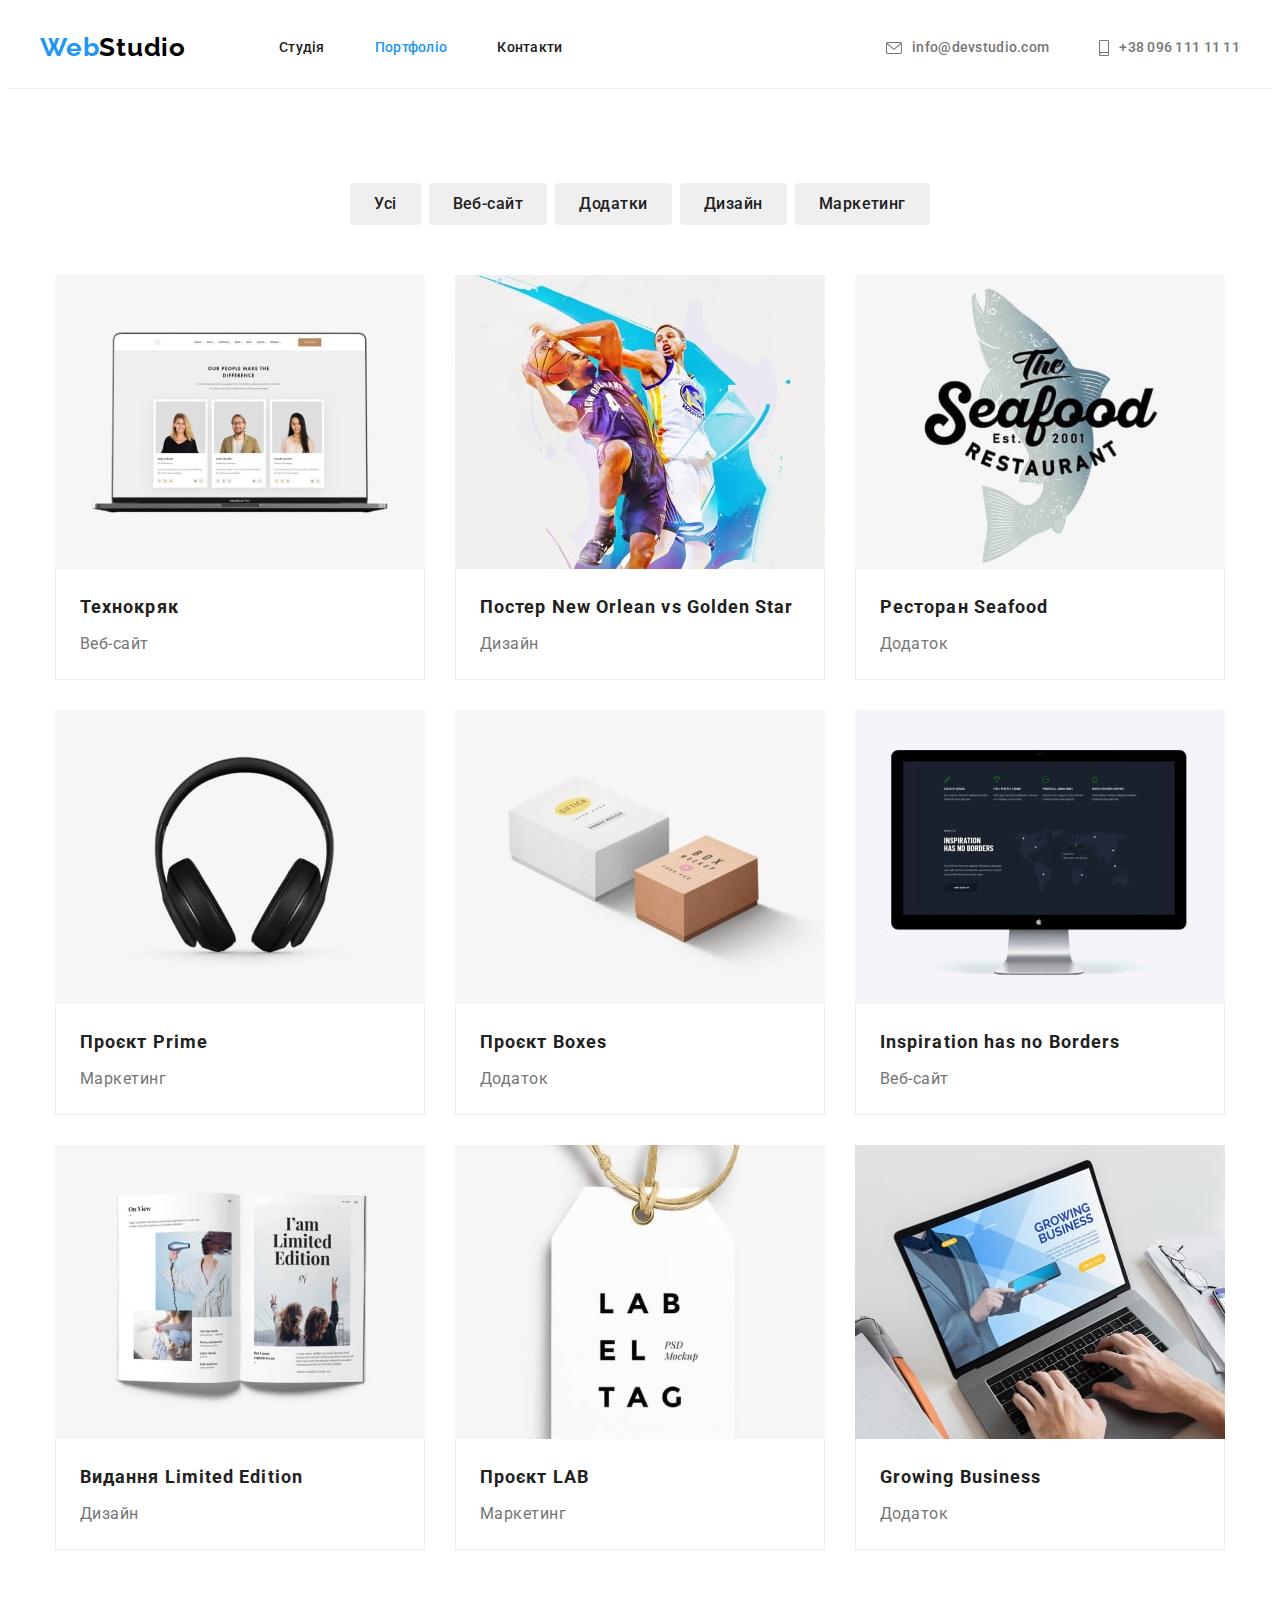
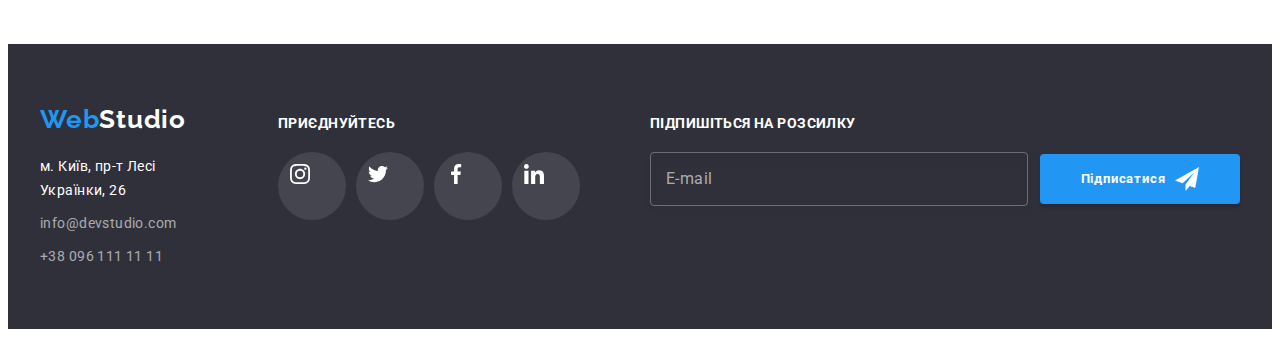
==== portfolio.html @ 490ebc89 "Initial commit" ====
<!DOCTYPE html>
<html lang="uk">

<head>
    <meta charset="UTF-8">
    <meta http-equiv="X-UA-Compatible" content="IE=edge">
    <meta name="viewport" content="width=device-width, initial-scale=1.0">
    <title>WebStudio</title>
    <link
        href="https://fonts.googleapis.com/css2?family=Raleway:wght@700&family=Roboto:wght@400;500;700;900&display=swap"
        rel="stylesheet">
     <link rel="stylesheet" href="https://cdnjs.cloudflare.com/ajax/libs/modern-normalize/1.1.0/modern-normalize.min.css"
            integrity="sha512-wpPYUAdjBVSE4KJnH1VR1HeZfpl1ub8YT/NKx4PuQ5NmX2tKuGu6U/JRp5y+Y8XG2tV+wKQpNHVUX03MfMFn9Q=="
            crossorigin="anonymous" referrerpolicy="no-referrer" />
    <link rel="stylesheet" href="./css/styles.css">
</head>

<body>
    <!--Шапка сайта-->
    <header class="header">
        <div class="header-nav container">
            <nav class="nav">
                <a href="./index.html" class="logo"><span class="primary">Web</span><span
                        class="secondary">Studio</span></a>
                <ul class="site-nav list">
                    <li class="item"><a href="./index.html" class="link">Студія</a></li>
                    <li class="item"><a href="./portfolio.html" class="link current">Портфоліо</a></li>
                    <li class="item"><a href="" class="link">Контакти</a></li>
                </ul>
            </nav>
            <ul class="contacts-nav list">
                <li class="item"><a href="mailto:info@devstudio.com" class="link">
                        <svg class="contact-icon" width="16" height="12">
                            <use href="./images/icons.svg#icon-envelope"></use>
                        </svg>
                        info@devstudio.com</a></li>
                <li class="item"><a href="tel:+380961111111" class="link">
                        <svg class="contact-icon" width="10" height="16">
                            <use href="./images/icons.svg#icon-smartphone"></use>
                        </svg>
                        +38 096 111 11 11</a></li>
            </ul>
        </div>
    </header>
   <main>

     <!-- Примеры -->
    <section class="examples section">
        <div class="container">
            <h2 class="visually-hidden">Наші роботи</h2>
        <ul class="btn-list list">
            <li class="item"><button type="button" class="button">Усі</button></li>
            <li class="item"><button type="button" class="button">Веб-сайт</button></li>
            <li class="item"><button type="button" class="button">Додатки</button></li>
            <li class="item"><button type="button" class="button">Дизайн</button></li>
            <li class="item"><button type="button" class="button">Маркетинг</button></li>
        </ul>

        <ul class="projects-list list">

            <li class="item">
                <a href="" class="link">
                    <div class="product-thumb">
                        <img src="./images/portfolio.jpg" alt="Сторінка веб-сайту" width="370" height="294">
                        <div class="product-overlay">
                            <p class="product-meta">
                                Ресурс пропонує комплексні пропозиції з різним рівнем функціоналу та сервісів.
                                Все це дозволить відвідувачу отримати вичерпні відомості про компанію чи
                                приватну особу.
                            </p>
                        </div>
                    </div>
                <div class="design">
                    <h3 class="projects">Технокряк</h3>
                    <p class="category">Веб-сайт</p>
                </div> 
                </a>
            </li>

            <li class="item">
                <a href="" class="link">
                    <div class="product-thumb">
                        <img src="./images/portfolio1.jpg" alt="Боскетболісті" width="370" height="294">
                        <div class="product-overlay">
                            <p class="product-meta">
                                Ресурс пропонує комплексні пропозиції з різним рівнем функціоналу та сервісів.
                                Все це дозволить відвідувачу отримати вичерпні відомості про компанію чи
                                приватну особу.
                            </p>
                        </div>
                    </div>
                        
                    <div class="design">
                    <h3 class="projects">Постер New Orlean vs Golden Star</h3>
                    <p class="category">Дизайн</p>
                    </div>
                 </a>
            </li>

            <li class="item">
                <a href="" class="link">
                     <div class="product-thumb">
                        <img src="./images/portfolio2jpg.jpg" alt="Риба" width="370" height="294">
                        <div class="product-overlay">
                            <p class="product-meta">
                                Ресурс пропонує комплексні пропозиції з різним рівнем функціоналу та сервісів.
                                Все це дозволить відвідувачу отримати вичерпні відомості про компанію чи
                                приватну особу.
                            </p>
                        </div>
                     </div>
                
                <div class="design">
                    <h3 class="projects">Ресторан Seafood</h3>
                    <p class="category">Додаток</p>
                </div> 
                </a>
            </li>

            <li class="item">
                <a href="" class="link">
                     <div class="product-thumb">
                        <img src="./images/portfolio3.jpg" alt="Комп'ютерні навушники" width="370" height="294">
                        <div class="product-overlay">
                            <p class="product-meta">
                                Ресурс пропонує комплексні пропозиції з різним рівнем функціоналу та сервісів.
                                Все це дозволить відвідувачу отримати вичерпні відомості про компанію чи
                                приватну особу.
                            </p>
                        </div>
                     </div>
                
                <div class="design">
                    <h3 class="projects">Проєкт Prime</h3>
                    <p class="category">Маркетинг</p>
                </div> 
            </a>
            </li>

            <li class="item">
                <a href="" class="link">
                     <div class="product-thumb">
                        <img src="./images/portfolio4.jpg" alt="Дві коробки" width="370" height="294">
                        <div class="product-overlay">
                            <p class="product-meta">
                                Ресурс пропонує комплексні пропозиції з різним рівнем функціоналу та сервісів.
                                Все це дозволить відвідувачу отримати вичерпні відомості про компанію чи
                                приватну особу.
                            </p>
                        </div>
                     </div>
                
                <div class="design">
                    <h3 class="projects">Проєкт Boxes</h3>
                    <p class="category">Додаток</p>
                </div> 
            </a>
            </li>

            <li class="item">
                <a href="" class="link">
                     <div class="product-thumb">
                        <img src="./images/portfolio5.jpg" alt="Сторінка веб-сайту" width="370" height="294">
                        <div class="product-overlay">
                            <p class="product-meta">
                                Ресурс пропонує комплексні пропозиції з різним рівнем функціоналу та сервісів.
                                Все це дозволить відвідувачу отримати вичерпні відомості про компанію чи
                                приватну особу.
                            </p>
                        </div>
                     </div>
                
                <div class="design">
                    <h3 class="projects">Inspiration has no Borders</h3>
                    <p class="category">Веб-сайт</p>
                </div> 
            </a>
            </li>

            <li class="item">
                <a href="" class="link">
                     <div class="product-thumb">
                        <img src="./images/portfolio6.jpg" alt="Журнал" width="370" height="294">
                        <div class="product-overlay">
                            <p class="product-meta">
                                Ресурс пропонує комплексні пропозиції з різним рівнем функціоналу та сервісів.
                                Все це дозволить відвідувачу отримати вичерпні відомості про компанію чи
                                приватну особу.
                            </p>
                        </div>
                     </div>
                
                <div class="design">
                    <h3 class="projects">Видання Limited Edition</h3>
                    <p class="category">Дизайн</p>
                </div> 
            </a>
            </li>

            <li class="item">
                <a href="" class="link">
                     <div class="product-thumb">
                        <img src="./images/portfolio7.jpg" alt="Етикетка" width="370" height="294">
                        <div class="product-overlay">
                            <p class="product-meta">
                                Ресурс пропонує комплексні пропозиції з різним рівнем функціоналу та сервісів.
                                Все це дозволить відвідувачу отримати вичерпні відомості про компанію чи
                                приватну особу.
                            </p>
                        </div>
                     </div>
                
                <div class="design">
                    <h3 class="projects">Проєкт LAB</h3>
                <p class="category">Маркетинг</p>
            </div> 
            </a>
            </li>

            <li class="item">
                <a href="" class="link">
                     <div class="product-thumb">
                        <img src="./images/portfolio8jpg.jpg" alt="Людина працює за ноутбуком" width="370" height="294">
                        <div class="product-overlay">
                            <p class="product-meta">
                                Ресурс пропонує комплексні пропозиції з різним рівнем функціоналу та сервісів.
                                Все це дозволить відвідувачу отримати вичерпні відомості про компанію чи
                                приватну особу.
                            </p>
                        </div>
                     </div>
                
                <div class="design">
                    <h3 class="projects">Growing Business</h3>
                    <p class="category">Додаток</p>
                </div> 
            </a>
            </li>

        </ul>
        </div>
    </section>

   </main>

<!--Подвал-->
<footer class="footer">
    <div class="container">
        <div class="footer-nav">
            <a href="./index.html" class="logo"><span class="primary">Web</span><span
                    class="secondary white">Studio</span></a>
            <address>
                <ul class="contacts list">
                    <li class="item"><a href="https://goo.gl/maps/CDWquLzeUnctmw3z9" target="_blank"
                            rel="noopener noreferrer nofollow" class="link address">м. Київ, пр-т Лесі
                            Українки, 26</a></li>
                    <li class="item"><a href="mailto:info@devstudio.com" class="link">info@devstudio.com</a></li>
                    <li class="item"><a href="tel:+380961111111" class="link">+38 096 111 11 11</a></li>
                </ul>
            </address>
        </div>

        <div class="socials-footer">
            <h2 class="footer-title">приєднуйтесь</h2>
            <ul class="socials-list list">
                <li class="item">
                    <a href="https://www.instagram.com/" rel="noopener noreferrer" aria-label="Instagram" class="link">
                        <svg class="social-icon" width="20" height="20">
                            <use href="./images/icons.svg#icon-instagram"></use>
                        </svg>
                    </a>
                </li>
                <li class="item">
                    <a href="https://twitter.com/" rel="noopener noreferrer" aria-label="Twitter" class="link">
                        <svg class="social-icon" width="20" height="20">
                            <use href="./images/icons.svg#icon-twitter"></use>
                        </svg>
                    </a>
                </li>
                <li class="item">
                    <a href="https://www.facebook.com/" rel="noopener noreferrer" aria-label="Facebook" class="link">
                        <svg class="social-icon" width="20" height="20">
                            <use href="./images/icons.svg#icon-facebook"></use>
                        </svg>
                    </a>
                </li>
                <li class="item">
                    <a href="https://www.linkedin.com/" rel="noopener noreferrer" aria-label="Linkedin" class="link">
                        <svg class="social-icon" width="20" height="20">
                            <use href="./images/icons.svg#icon-linkedin"></use>
                        </svg>
                    </a>
                </li>
            </ul>
        </div>

        <!-- Подписаться на рассылку  -->

        <form class="newsletter-form">
            <p class="newsletter-title">Підпишіться на розсилку</p>
            <div class="newsletter-wrapper">
                <input type="email" class="form-input" name="email" id="footer-email" placeholder=" " />
                <label for="footer-email" class="footer-email-label">E-mail</label>
                <button type="submit" class="button subscribe-button">
                    Підписатися
                    <svg class="subscribe-icon" width="24" height="24">
                        <use href="./images/icons.svg#icon-send"></use>
                    </svg>
                </button>
            </div>
        </form>

    </div>
</footer>

</body>

</html>
---- css/styles.css ----
:root {
    --main-color: #212121;
    --logo-color: #000000;
    --phone-color: #757575;
    --primary-color: #ffffff;
    --accent-color: #2196f3;
    --hero-color: #2f303a;
    --adress-color: rgba(255, 255, 255, 0.6);
    --box-shadow-color: rgba(0, 0, 0, 0.15);
    --exampels-border-color: #EEEEEE;
    --layout-color: rgba(47, 48, 58, 0.4);
    --benefits-section-bg-color: #f5f4fa;
    --social-color: #AFB1B8;
    --product-overlay-color: rgba(33, 150, 243, 0.9);
    --close-border-color: rgba(0, 0, 0, 0.1);
    --data-modal-color: rgba(0, 0, 0, 0.2);
    --timing-function: 250ms cubic-bezier(0.4, 0, 0.2, 1);
    --button-submit-color: #188CE8;
}

body {
    font-family: 'Roboto', 'Times New Roman', 'Verdana', 'Tahoma', sans-serif;
    background-color: var(--primary-color);
    color: var(--main-color);
}

/* Reset start */

h1,
h2,
h3,
h4,
h5,
h6,
p {
    margin: 0;
}

.link {
    text-decoration: none;
    color: currentColor;
}

.list {
    list-style: none;
    padding: 0;
    margin: 0;
    list-style: none;

}

img {
    display: block;
}

.button {
    display: inline-block;
        text-align: center;
        font-family: inherit;
        cursor: pointer;
        color: inherit;
        border-color: transparent;
}

/* Reset end */

.container {
width: 1200px;
padding-left: 15px;
padding-right: 15px;
margin-left: auto;
margin-right: auto;
/* outline: 2px solid red; */
}

.section{
padding-top: 94px;
padding-bottom: 94px;
}

/* Header */
.header-nav {
    display: flex;
}

.nav {
    display: flex;
}

.header {
    border-bottom: 1px solid #ECECEC;
}

.logo {
    padding-top: 24px;
    padding-bottom: 25px;
    font-family: Raleway;
    font-weight: 700;
    font-size: 26px;
    line-height: 1.19;
    letter-spacing: 0.03em;
    text-decoration: none;
}

.logo>.primary {
    color: var(--accent-color);
}

.logo>.secondary {
    color: var(--logo-color);
}

/* site nav */
.site-nav {
    display: flex;
    margin-left: 93px;
    align-items: center;
}

.header-nav {
display: flex;
align-items: center;
}

.contacts-nav {
    display: flex;
    margin-left: auto;
    align-items: center;
}

.site-nav .item:not(:last-child) {
    margin-right: 50px;
}

.site-nav .link {
    display: block;
    font-weight: 500;
    font-size: 14px;
    line-height: 1.14;
    letter-spacing: 0.02em;
    color: inherit;
    padding-top: 32px;
    padding-bottom: 32px;
    transition: color var(--timing-function);
}

.site-nav .link:hover, 
.site-nav .link:focus {
    color: var(--accent-color);
}

.site-nav .link.current {
    position: relative;
    color: var(--accent-color);
}

.current::after {
    display: block;
    content: '';
    position: absolute;
    width: 100%;
    height: 4px;
    left: 0;
    bottom: 0;
    border-radius: 2px;
    background-color: var(--accent-color);
    opacity: 0;
    animation: show var(--timing-function);
    animation-fill-mode: forwards;
}

.contacts-nav .link {
    display: inline-flex;
    align-items: center;
    font-weight: 500;
    font-size: 14px;
    line-height: 1.14;
    letter-spacing: 0.02em;
    color: var(--phone-color);
    padding-top: 32px;
    padding-bottom: 32px;
    transition: color var(--timing-function);
}

.contact-icon {
    margin-right: 10px;
    fill: currentColor;
}

.contacts-nav .link:hover,
.contacts-nav .link:focus {
    color: var(--accent-color)
}

.contacts-nav .item+.item {
    margin-left: 50px;
}

/* Hero */

.hero {
    padding-top: 200px;
    padding-bottom: 200px;
    max-width: 1600px;
    height: 600px;
    margin-left: auto;
    margin-right: auto;
    text-align: center;
    color: var(--primary-color);
    background-color: var(--hero-color);
    background-image: linear-gradient(to right, var(--layout-color), var(--layout-color)),
    url('../images/header.jpg');
    background-repeat: no-repeat;
    background-position: center;
}

.hero-title {
    margin-bottom: 30px;
    font-weight: 900;
    font-size: 44px;
    line-height: 1.36;
    text-align: center;
    letter-spacing: 0.06em;
    text-transform: uppercase;
    color: var(--primary-color);
}

.hero .button {
    background: var(--accent-color);
    box-shadow: 0px 4px 4px var(--box-shadow-color);
    min-width: 216px;
        border-radius: 4px;
        padding: 10px 32px;
        font-weight: 700;
        font-size: 16px;
        line-height: 1.88;
        align-items: center;
        letter-spacing: 0.06em;
        color: var(--primary-color);
}

 /* Benefits */

.no-padding {
    padding-bottom: 0;
}

.benefits-list{
    display: flex;
}

.benefits .title {
    font-weight: 700;
    font-size: 14px;
    line-height: 1.14;
    letter-spacing: 0.03em;
    text-transform: uppercase;
    margin-bottom: 10px;
}

.benefits .text {
    font-size: 14px;
    line-height: 1.71;
    letter-spacing: 0.03em;
    color: var(--phone-color);
}

.benefits-list .item {
    width: 270px;
}

.wrapper {
    display: flex;
    align-items: center;
    justify-content: center;
    width: 100%;
    height: 120px;
    background-color: var(--benefits-section-bg-color);
    margin-bottom: 30px;
    border-radius: 4px;

}

/* activity */

.activity-list {
    display: flex;
}

.activity-list .item+.item {
    margin-left: 30px;
}

.activity .title, .team .title, .clients .title {
    font-weight: 700;
    font-size: 36px;
    line-height: 1.17;
    text-align: center;
    letter-spacing: 0.03em;
    margin-bottom: 50px;
}

.activity-item {
    position: relative;
}

.overlay {
    position: absolute;
    bottom: 0;
    /* left: 0; */
    width: 100%;
    padding-top: 20px;
    padding-bottom: 20px;
    height: 70px;
    background: rgba(47, 48, 58, 0.8);
    /* backdrop-filter: blur(2px); */
}

.overlay-text {
    position: absolute;
    font-weight: 700;
    font-size: 14px;
    line-height: 16px;
    text-align: center;
    letter-spacing: 0.03em;
    text-transform: uppercase;
    color: var(--primary-color);
    top: 50%;
    left: 50%;
    transform: translate(-50%, -50%);
}

/* team */
.member-list {
    display: flex;
}

.member {
    box-shadow: 0px 1px 3px rgba(0, 0, 0, 0.12), 0px 1px 1px rgba(0, 0, 0, 0.14), 0px 2px 1px rgba(0, 0, 0, 0.2);
    border-radius: 0px 0px 4px 4px;
    background-color: var(--primary-color);
}

.team {
    background: #F5F4FA;
}

.member +.member, .benefits-list .item+.item {
    margin-left: 30px;

}

.info {
padding-top: 30px;
padding-bottom: 30px;
}

.member .name {
    font-weight: 500;
    font-size: 16px;
    line-height: 1.19;
    text-align: center;
    letter-spacing: 0.03em;
    margin-bottom: 10px;
}

.member .post {
    margin-bottom: 16px;
    font-size: 16px;
    line-height: 1.19;
    text-align: center;
    letter-spacing: 0.03em;
    color: var(--phone-color);
}


.socials-list {
    display: flex;
    justify-content: center;
    gap: 10px;
}


.socials-list .link {
    display: block;
    padding: 12px;
    width: 44px;
    height: 44px;
    border-radius: 50%;
    color: var(--social-color);
    background-color: transparent;
    transition: color var(--timing-function),
    background-color var(--timing-function);

}

.socials-list .link:hover,
.socials-list .link:focus {
    color: var(--primary-color);
    background-color: var(--accent-color);
}

.social-icon {
    fill: currentColor;
}

/* Clients */

.clients-list .link {
    display: flex;
    align-items: center;
    justify-content: center;
    width: 170px;
    height: 92px;
    border: 1px solid var(--social-color);
    border-radius: 4px;
    color: var(--social-color);
    transition: color var(--timing-function),
    border-color var(--timing-function);

}

.clients-list .link:hover,
.clients-list .link:focus {
    color: var(--accent-color);
    border-color: var(--accent-color);
}

.clients-list {
    display: flex;
    justify-content: center;
    gap: 30px;
}

.clients-logo {
    fill: currentColor;
}

/* footer */

.footer {
    background-color: var(--hero-color);
    padding-top: 60px;
    padding-bottom: 60px;
}

.footer .logo {
    display: inline-block;
    padding: 0;
    margin-bottom: 20px;
}

.secondary.white {
    color: var(--primary-color);
}

.contacts .item+.item {
    margin-top: 9px;
}

.contacts .link {
    font-style: normal;
    font-size: 14px;
    line-height: 1.71;
    letter-spacing: 0.03em;
    color: var(--adress-color);
}

.link.address {
    color: var(--primary-color);
}

.footer .container {
    display: flex;
    gap: 70px;
    align-items: baseline;
}

.footer-title {
    font-weight: 700;
        font-size: 14px;
        line-height: 1.14;
        letter-spacing: 0.03em;
        text-transform: uppercase;
        color: var(--primary-color);
        margin-bottom: 20px;
        
}

.socials-footer .link {
    display: block;
    padding: 12px;
    width: 44px;
    height: 44px;
    border-radius: 50%;
    color: var(--primary-color);
    background-color: rgba(255, 255, 255, 0.1);
    transition: color var(--timing-function),
    background-color var(--timing-function);
}

.socials-footer .link:hover,
.socials-footer .link:focus {
    color: var(--primary-color);
    background-color: var(--accent-color);
}

.social-icon {
    fill: currentColor;
}

.newsletter-form {
    margin-left: auto;
}

.newsletter-title {
font-weight: 700;
font-size: 14px;
line-height: 1.14;
letter-spacing: 0.03em;
text-transform: uppercase;
color: var(--primary-color);
margin-bottom: 20px;
}

.newsletter-wrapper {
    position: relative;
    display: flex;
    align-items: center;
    justify-content: center;
    gap: 12px;
}

.footer-email-label {
position: absolute;
top: 50%;
left: 16px;
transform: translateY(-50%);

font-size: 16px;
line-height: 1.25;
letter-spacing: 0.03em;

 color: rgba(255, 255, 255, 0.6);
 transition: transform var(--timing-function);
}

.form-input {
    background-color: transparent;
    font-size: 16px;
    line-height: 1.25;
    letter-spacing: 0.03em;
    padding-left: 16px;
    color: rgba(255, 255, 255, 0.6);
    width: 358px;
    height: 50px;
    border: 1px solid rgba(255, 255, 255, 0.3);
    filter: drop-shadow(0px 4px 4px rgba(0, 0, 0, 0.15));
    border-radius: 4px;
}

.newsletter-form .form-input:focus+.footer-email-label,
.newsletter-form .form-input:not(:placeholder-shown)+.footer-email-label {
    transform: translate(-70px, -50%);
}

.subscribe-button {
    display: inline-flex;
    font-weight: 700;
    font-size: 1.88;
    line-height: 30px;
    padding-top: 10px;
    padding-bottom: 10px;
    gap: 10px;
    align-items: center;
    justify-content: center;
    text-align: center;
    letter-spacing: 0.06em;
    color: var(--primary-color);
    min-width: 200px;
    height: 50px;
    background: #2196F3;
    box-shadow: 0px 4px 4px rgba(0, 0, 0, 0.15);
    border-radius: 4px;

}

/* portfolio */

.visually-hidden {
    position: absolute;
    width: 1px;
    height: 1px;
    margin: -1px;
    border: 0;
    padding: 0;

    white-space: nowrap;
    clip-path: inset(100%);
    clip: rect(0 0 0 0);
    overflow: hidden;
}

.btn-list {
    display: flex;
    justify-content:center;
    margin-bottom: 50px;
    align-items: center;
}

.btn-list .item+.item {
    margin-left: 8px;
}

.examples .button {
    padding: 6px 22px;
    font-weight: 500;
        font-size: 16px;
        line-height: 1.62;
        text-align: center;
        letter-spacing: 0.03em;
        border-radius: 4px;
        transition: color var(--timing-function),
        background-color var(--timing-function),
        box-shadow var(--timing-function);

}

.examples .button:hover,
.examples .button:focus {
    color: var(--primary-color);
    background-color: var(--accent-color);
    box-shadow: 0px 3px 1px rgba(0, 0, 0, 0.1), 0px 1px 2px rgba(0, 0, 0, 0.08), 0px 2px 2px rgba(0, 0, 0, 0.12);
}

.projects-list {
    display: flex;
    flex-wrap: wrap;
    justify-content:center;
}

.projects-list .item:not(:nth-child(3n)) {
    margin-right: 30px;
}

.projects-list .item:not(:nth-last-child(-n+3)) {
    margin-bottom: 30px;
}

.projects-list .item {
    flex-basis: calc((100% - 30 * (3 - 1)) / 3);
    transition: box-shadow var(--timing-function);
}

.projects-list .item:hover {
    box-shadow: 0px 1px 1px rgba(0, 0, 0, 0.12), 0px 4px 4px rgba(0, 0, 0, 0.06), 1px 4px 6px rgba(0, 0, 0, 0.16);
}

.projects-list .link{
    display: block;
}

.product-thumb {
    position: relative;
    width: 370px;
    height: 294px;
    overflow: hidden;
}

.product-overlay {
    position: absolute;
    top: 0;
    left: 0;
    width: 100%;
    height: 100%;
    color: var(--primary-color);
    background-color: var(--product-overlay-color);

    transform: translateY(100%);
    opacity: 0;
    transition: transform var(--timing-function),
    opacity var(--timing-function);
}

.projects-list .item:hover .product-overlay {
    transform: translateY(0);
    opacity: 1;
}

.product-meta {
    position: absolute;
    top: 50%;
    left: 50%;
    width: 322px;
    font-size: 18px;
    line-height: 1.56;
    letter-spacing: 0.03em;
    transform: translate(-50%, -50%);
}

.examples .projects {
    margin-bottom: 4px;
    font-weight: 700;
        font-size: 18px;
        line-height: 2;
        letter-spacing: 0.06em;
}

.examples .category {
    font-size: 16px;
        line-height: 1.88;
        letter-spacing: 0.03em;
        color: var(--phone-color);
} 

.design {
    padding: 20px 24px;
    border-right: 1px solid var(--exampels-border-color);
    border-bottom: 1px solid var(--exampels-border-color);
    border-left: 1px solid var(--exampels-border-color);
}

/* Modal form */

.data-modal {
    position: fixed;
    top: 0;
    left: 0;
    width: 100%;
    height: 100%;
    background-color: var(--data-modal-color);

    opacity: 1;

    transition: opacity var(--timing-function);
}

.data-modal.is-hidden {
    opacity: 0;
    pointer-events: none;
}

.data-modal.is-hidden .modal {
    transform: translate(-50%, -50%) scale(1.1);
}

.modal {
    position: absolute;
    top: 50%;
    left: 50%;

    min-width: 528px;
    min-height: 581px;
padding: 40px 39px 40px 41px;

    background-color: var(--primary-color);

    transform: translate(-50%, -50%) scale(1);

    transition: transform var(--timing-function);
}

.modal-close {
    display: flex;
    align-items: center;
    justify-content: center;
    position: absolute;
    top: 0;
    right: 0;
    width: 30px;
    height: 30px;
    margin-right: 8px;
    margin-top: 8px;
    border-radius: 50%;
    color: var(--logo-color);
    background-color: var(--primary-color);
    border: 1px solid var(--close-border-color);
}

.close-icon {
    fill: currentColor;
    transition: fill var(--timing-function);
}

.modal-close:hover .close-icon {
    fill: var(--accent-color);
}



/* Modal form */


.modal-form-group {
    margin-bottom: 20px;
}

.modal-label {
    display: block;
    text-align: center;
    margin-bottom: 12px;
    font-weight: 700;
    font-size: 20px;
    line-height: 1.15;
    letter-spacing: 0.03em;
}

.modal-form-label {
    display: block;
        font-size: 12px;
        line-height: 1.17;
        letter-spacing: 0.01em;
    margin-bottom: 4px;
    color: var(--phone-color);
}

.modal-form-wrapper {
    position: relative;
    margin-bottom: 10px;
}

.modal-form-field {
    width: 100%;
    height: 40px;
    padding-left: 40px;
    padding-right: 40px;

    border: 1px solid rgba(33, 33, 33, 0.2);
    border-radius: 4px;
    outline: 1px solid transparent;
    outline-offset: -1px;
    transition: outline var(--timing-function);
}

.modal-form-field:focus {
    outline-color: var(--accent-color);
}

.modal-form-field:not(:placeholder-shown):invalid:required {
    outline-color: rgb(234, 0, 51);
    box-shadow: 0 0 0 4px rgba(234, 31, 0, 0.25);
    box-shadow: unset;
}

.modal-form-field:not(:placeholder-shown):valid:required {
    outline-color: rgb(47, 167, 0);
    box-shadow: 0 0 0 4px rgba(47, 167, 0, 0.25);
    box-shadow: unset;
}

.modal-form-icon {
    position: absolute;
    top: 50%;
    left: 12px;
    transform: translateY(-50%);

    transition: fill var(--timing-function);
}

.modal-form-field:focus+.modal-form-icon {
    fill: var(--accent-color);
}



/* message */
.modal-form-message {
    display: block;
    width: 100%;
    height: 120px;
    padding: 12px 16px;

    font-size: 12px;

    border-radius: 4px;
    border: 1px solid rgba(33, 33, 33, 0.2);
    outline: 1px solid transparent;
    outline-offset: -1px;
    transition: outline var(--timing-function);

    resize: none;
}

.modal-form-message::placeholder {
    font-size: 12px;
    line-height: 1.17;
    letter-spacing: 0.01em;
    color: rgba(117, 117, 117, 0.5);
}

.modal-form-message:focus {
    outline-color: var(--accent-color);
}

.modal-form-agreement {
    display: flex;
    justify-content: center;
    align-items: center;
    gap: 10px;
    margin-bottom: 30px;

    font-size: 14px;
    line-height: 1.71;
    letter-spacing: 0.03em;
    color: var(--phone-color);
    
}

.modal-form-agreement-desc {
    font-size: 14px;
    user-select: none;
    margin-left: 8px;
}

.modal-form-agreement-link {
    color: var(--accent-color);
    text-underline-offset: 2px;
}


.modal-form-checkbox {
    position: absolute;
    width: 1px;
    height: 1px;
    margin: -1px;
    border: 0;
    padding: 0;
    clip: rect(0 0 0 0);
    overflow: hidden;
}

.agreement {
    display: flex;
    align-items: center;
}

.modal-form-icon-check {
    display: block;
    fill: var(--primary-color);
    background-color: var(--primary-color);
    border-radius: 2px;
    border: 2px solid var(--main-color);

    transition: border-color var(--timing-function), fill var(--timing-function),
        background-color var(--timing-function), border var(--timing-function),
        box-shadow var(--timing-function);
}

.modal-form-checkbox:checked+.modal-form-icon-check {
    border: none;
    fill: var(--primary-color);
    background-color: var(--accent-color);
}

.modal-form-checkboxx:focus~.modal-form-icon-check {
    box-shadow: 0 0 0 0.1em var(--accent-color);
}

.modal-form-checkbox:checked:focus~.modal-form-icon-check {
    box-shadow: 0 0 0 0.1em #7cd41f;
}


.modal-form-btn {
    display: block;
    margin: 0 auto;
    min-width: 200px;
    height: 50px;
    font-weight: 700;
    font-size: 16px;
    line-height: 1.88;
    letter-spacing: 0.06em;
    color: var(--primary-color);
    background: var(--button-submit-color);
    border-radius: 4px;
    box-shadow: 0px 4px 4px var(--box-shadow-color);
    border-color: transparent;
}



@keyframes show {
    0% {
        opacity: 0;
    }

    100% {
        opacity: 1;
    }
}
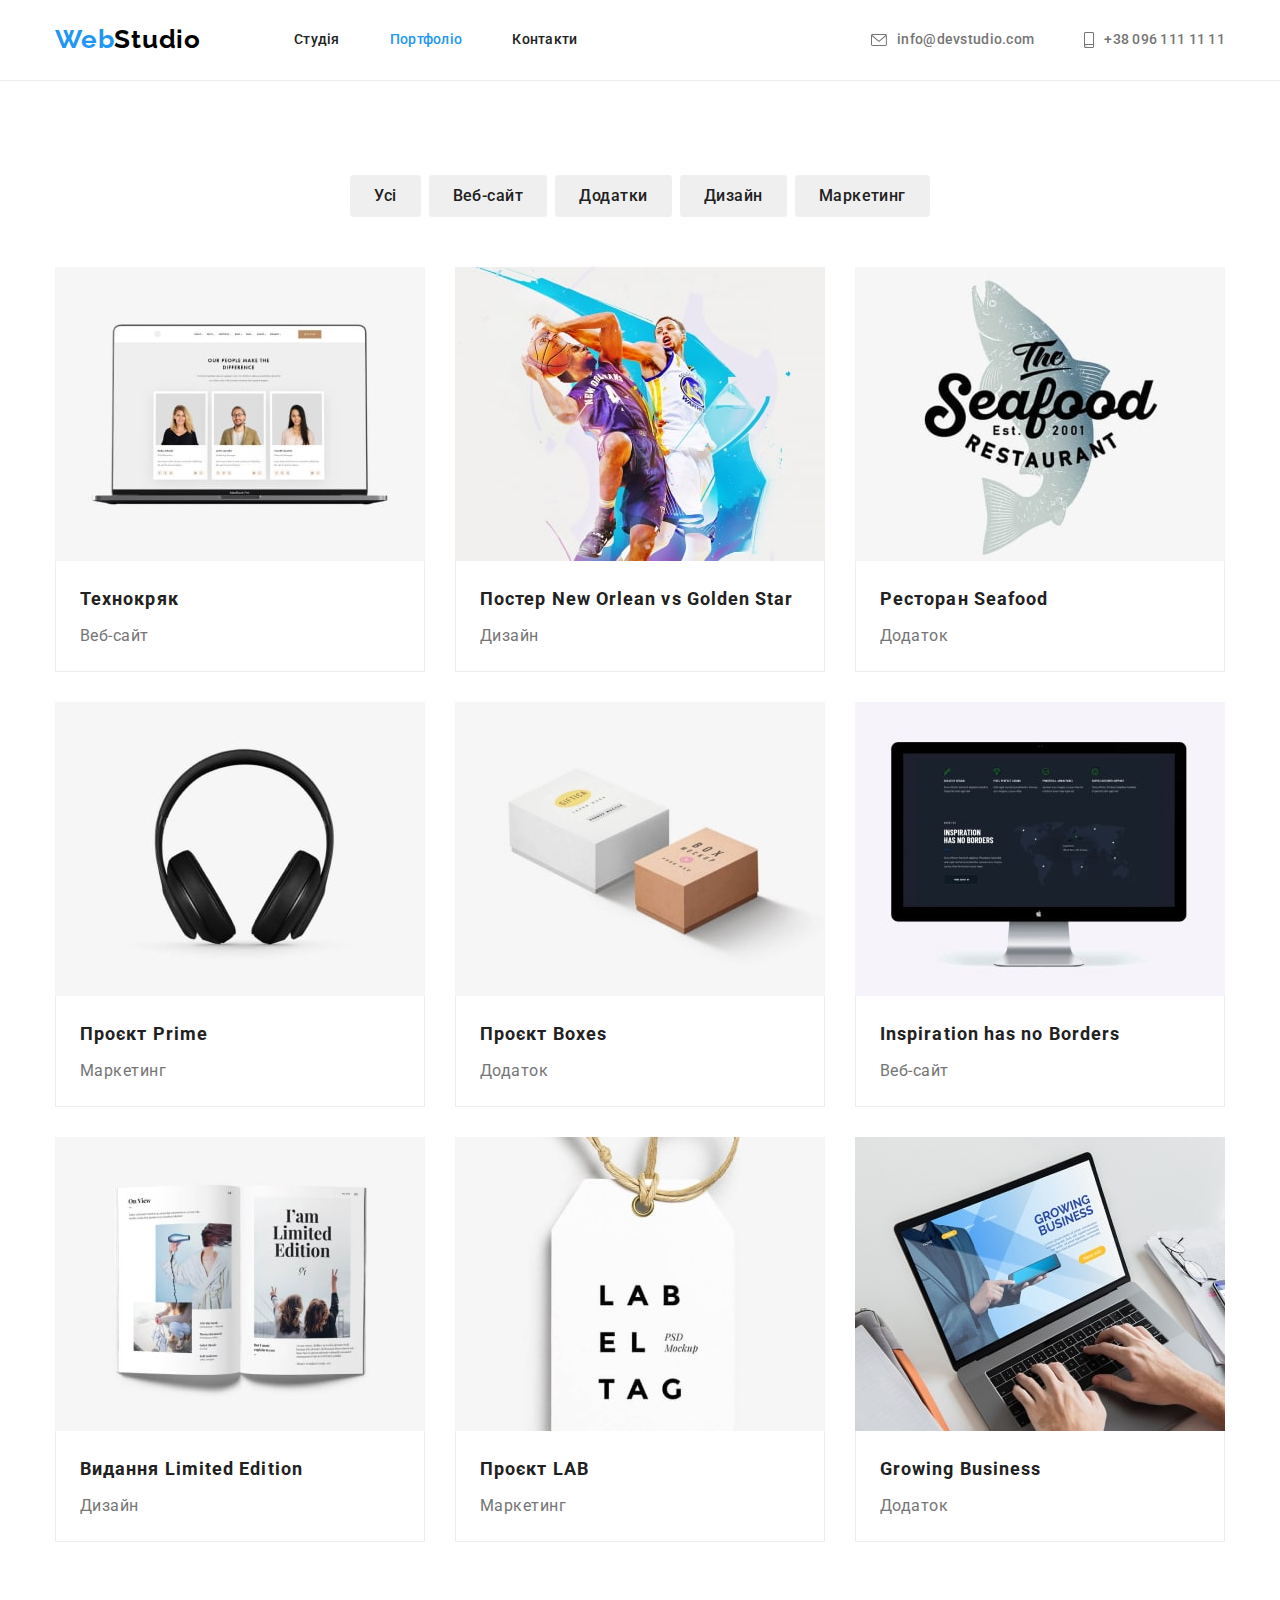
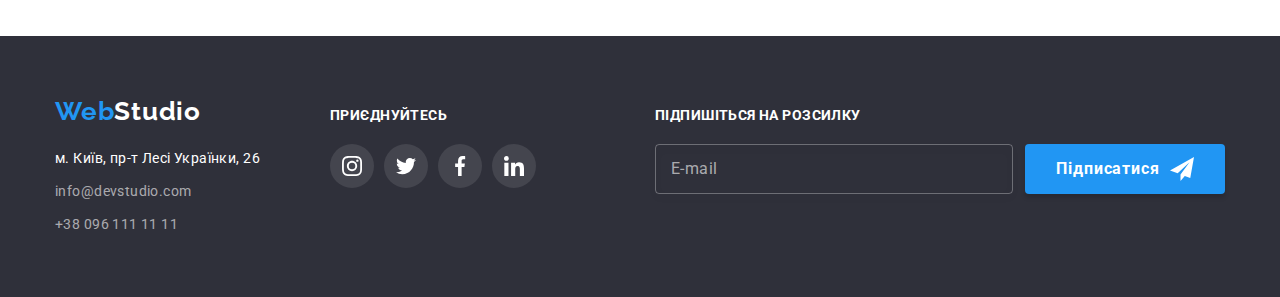
==== commit 89246cb0: "добавление BEM и SASS" ====
--- a/portfolio.html
+++ b/portfolio.html
@@ -6,36 +6,30 @@
     <meta http-equiv="X-UA-Compatible" content="IE=edge">
     <meta name="viewport" content="width=device-width, initial-scale=1.0">
     <title>WebStudio</title>
-    <link
-        href="https://fonts.googleapis.com/css2?family=Raleway:wght@700&family=Roboto:wght@400;500;700;900&display=swap"
-        rel="stylesheet">
-     <link rel="stylesheet" href="https://cdnjs.cloudflare.com/ajax/libs/modern-normalize/1.1.0/modern-normalize.min.css"
-            integrity="sha512-wpPYUAdjBVSE4KJnH1VR1HeZfpl1ub8YT/NKx4PuQ5NmX2tKuGu6U/JRp5y+Y8XG2tV+wKQpNHVUX03MfMFn9Q=="
-            crossorigin="anonymous" referrerpolicy="no-referrer" />
-    <link rel="stylesheet" href="./css/styles.css">
+    <link rel="stylesheet" href="./css/main.min.css">
 </head>
 
 <body>
     <!--Шапка сайта-->
     <header class="header">
-        <div class="header-nav container">
+        <div class="header__container container">
             <nav class="nav">
-                <a href="./index.html" class="logo"><span class="primary">Web</span><span
-                        class="secondary">Studio</span></a>
-                <ul class="site-nav list">
-                    <li class="item"><a href="./index.html" class="link">Студія</a></li>
-                    <li class="item"><a href="./portfolio.html" class="link current">Портфоліо</a></li>
-                    <li class="item"><a href="" class="link">Контакти</a></li>
+                <a href="./index.html" class="logo header__logo"><span class="logo__primary">Web</span><span
+                        class="logo__secondary">Studio</span></a>
+                <ul class="menu">
+                    <li class="menu__item"><a href="./index.html" class="menu__link">Студія</a></li>
+                    <li class="menu__item"><a href="./portfolio.html" class="menu__link menu__link--current">Портфоліо</a></li>
+                    <li class="menu__item"><a href="" class="menu__link">Контакти</a></li>
                 </ul>
             </nav>
-            <ul class="contacts-nav list">
-                <li class="item"><a href="mailto:info@devstudio.com" class="link">
-                        <svg class="contact-icon" width="16" height="12">
+            <ul class="contacts">
+                <li class="contacts__item"><a href="mailto:info@devstudio.com" class="contacts__link">
+                        <svg class="contacts__icon" width="16" height="12">
                             <use href="./images/icons.svg#icon-envelope"></use>
                         </svg>
                         info@devstudio.com</a></li>
-                <li class="item"><a href="tel:+380961111111" class="link">
-                        <svg class="contact-icon" width="10" height="16">
+                <li class="contacts__item"><a href="tel:+380961111111" class="contacts__link">
+                        <svg class="contacts__icon" width="10" height="16">
                             <use href="./images/icons.svg#icon-smartphone"></use>
                         </svg>
                         +38 096 111 11 11</a></li>
@@ -48,193 +42,216 @@
     <section class="examples section">
         <div class="container">
             <h2 class="visually-hidden">Наші роботи</h2>
-        <ul class="btn-list list">
-            <li class="item"><button type="button" class="button">Усі</button></li>
-            <li class="item"><button type="button" class="button">Веб-сайт</button></li>
-            <li class="item"><button type="button" class="button">Додатки</button></li>
-            <li class="item"><button type="button" class="button">Дизайн</button></li>
-            <li class="item"><button type="button" class="button">Маркетинг</button></li>
+        <ul class="examples__list">
+            <li class="examples__item"><button type="button" class="examples__button button">Усі</button></li>
+            <li class="examples__item"><button type="button" class="examples__button button">Веб-сайт</button></li>
+            <li class="examples__item"><button type="button" class="examples__button button">Додатки</button></li>
+            <li class="examples__item"><button type="button" class="examples__button button">Дизайн</button></li>
+            <li class="examples__item"><button type="button" class="examples__button button">Маркетинг</button></li>
         </ul>
 
-        <ul class="projects-list list">
-
-            <li class="item">
-                <a href="" class="link">
-                    <div class="product-thumb">
-                        <img src="./images/portfolio.jpg" alt="Сторінка веб-сайту" width="370" height="294">
-                        <div class="product-overlay">
-                            <p class="product-meta">
+        <ul class="card-set">
+            <li class="card-set__item">
+                <article class="product">
+                    <a href="" class="product__link">
+                        <div class="product__thumb">
+                            <img src="./images/portfolio.jpg" alt="Сторінка веб-сайту" width="370" height="294">
+                            <div class="product__overlay">
+                                <p class="product__meta">
+                                    Ресурс пропонує комплексні пропозиції з різним рівнем функціоналу та сервісів.
+                                    Все це дозволить відвідувачу отримати вичерпні відомості про компанію чи
+                                    приватну особу.
+                                </p>
+                            </div>
+                        </div>
+                        <div class="product__design">
+                            <h3 class="product__name">Технокряк</h3>
+                            <p class="product__category">Веб-сайт</p>
+                        </div>
+                    </a>
+                </article>
+                
+            </li>
+
+            <li class="card-set__item">
+                <article class="product">
+                    <a href="" class="product__link">
+                        <div class="product__thumb">
+                            <img src="./images/portfolio1.jpg" alt="Боскетболісті" width="370" height="294">
+                            <div class="product__overlay">
+                                <p class="product__meta">
+                                    Ресурс пропонує комплексні пропозиції з різним рівнем функціоналу та сервісів.
+                                    Все це дозволить відвідувачу отримати вичерпні відомості про компанію чи
+                                    приватну особу.
+                                </p>
+                            </div>
+                        </div>
+                    
+                        <div class="product__design">
+                            <h3 class="product__name">Постер New Orlean vs Golden Star</h3>
+                            <p class="product__category">Дизайн</p>
+                        </div>
+                    </a>
+                </article>
+                
+            </li>
+
+            <li class="card-set__item">
+                <article class="product">
+                    <a href="" class="product__link">
+                        <div class="product__thumb">
+                            <img src="./images/portfolio2jpg.jpg" alt="Риба" width="370" height="294">
+                            <div class="product__overlay">
+                                <p class="product__meta">
+                                    Ресурс пропонує комплексні пропозиції з різним рівнем функціоналу та сервісів.
+                                    Все це дозволить відвідувачу отримати вичерпні відомості про компанію чи
+                                    приватну особу.
+                                </p>
+                            </div>
+                        </div>
+                    
+                        <div class="product__design">
+                            <h3 class="product__name">Ресторан Seafood</h3>
+                            <p class="product__category">Додаток</p>
+                        </div>
+                    </a>
+                </article>
+                
+            </li>
+
+            <li class="card-set__item">
+                <article class="product">
+                    <a href="" class="product__link">
+                        <div class="product__thumb">
+                            <img src="./images/portfolio3.jpg" alt="Комп'ютерні навушники" width="370" height="294">
+                            <div class="product__overlay">
+                                <p class="product__meta">
+                                    Ресурс пропонує комплексні пропозиції з різним рівнем функціоналу та сервісів.
+                                    Все це дозволить відвідувачу отримати вичерпні відомості про компанію чи
+                                    приватну особу.
+                                </p>
+                            </div>
+                        </div>
+                    
+                        <div class="product__design">
+                            <h3 class="product__name">Проєкт Prime</h3>
+                            <p class="product__category">Маркетинг</p>
+                        </div>
+                    </a>
+                </article>
+                
+            </li>
+
+            <li class="card-set__item">
+                <article class="product">
+                    <a href="" class="product__link">
+                        <div class="product__thumb">
+                            <img src="./images/portfolio4.jpg" alt="Дві коробки" width="370" height="294">
+                            <div class="product__overlay">
+                                <p class="product__meta">
+                                    Ресурс пропонує комплексні пропозиції з різним рівнем функціоналу та сервісів.
+                                    Все це дозволить відвідувачу отримати вичерпні відомості про компанію чи
+                                    приватну особу.
+                                </p>
+                            </div>
+                        </div>
+                    
+                        <div class="product__design">
+                            <h3 class="product__name">Проєкт Boxes</h3>
+                            <p class="product__category">Додаток</p>
+                        </div>
+                    </a>
+                </article>
+                
+            </li>
+
+            <li class="card-set__item">
+                <article class="product">
+                    <a href="" class="product__link">
+                        <div class="product__thumb">
+                            <img src="./images/portfolio5.jpg" alt="Сторінка веб-сайту" width="370" height="294">
+                            <div class="product__overlay">
+                                <p class="product__meta">
+                                    Ресурс пропонує комплексні пропозиції з різним рівнем функціоналу та сервісів.
+                                    Все це дозволить відвідувачу отримати вичерпні відомості про компанію чи
+                                    приватну особу.
+                                </p>
+                            </div>
+                        </div>
+                    
+                        <div class="product__design">
+                            <h3 class="product__name">Inspiration has no Borders</h3>
+                            <p class="product__category">Веб-сайт</p>
+                        </div>
+                    </a>
+                </article>
+                
+            </li>
+
+            <li class="card-set__item">
+                <article class="product"><a href="" class="product__link">
+                    <div class="product__thumb">
+                        <img src="./images/portfolio6.jpg" alt="Журнал" width="370" height="294">
+                        <div class="product__overlay">
+                            <p class="product__meta">
                                 Ресурс пропонує комплексні пропозиції з різним рівнем функціоналу та сервісів.
                                 Все це дозволить відвідувачу отримати вичерпні відомості про компанію чи
                                 приватну особу.
                             </p>
                         </div>
                     </div>
-                <div class="design">
-                    <h3 class="projects">Технокряк</h3>
-                    <p class="category">Веб-сайт</p>
-                </div> 
-                </a>
-            </li>
-
-            <li class="item">
-                <a href="" class="link">
-                    <div class="product-thumb">
-                        <img src="./images/portfolio1.jpg" alt="Боскетболісті" width="370" height="294">
-                        <div class="product-overlay">
-                            <p class="product-meta">
-                                Ресурс пропонує комплексні пропозиції з різним рівнем функціоналу та сервісів.
-                                Все це дозволить відвідувачу отримати вичерпні відомості про компанію чи
-                                приватну особу.
-                            </p>
-                        </div>
+                
+                    <div class="product__design">
+                        <h3 class="product__name">Видання Limited Edition</h3>
+                        <p class="product__category">Дизайн</p>
                     </div>
-                        
-                    <div class="design">
-                    <h3 class="projects">Постер New Orlean vs Golden Star</h3>
-                    <p class="category">Дизайн</p>
-                    </div>
-                 </a>
-            </li>
-
-            <li class="item">
-                <a href="" class="link">
-                     <div class="product-thumb">
-                        <img src="./images/portfolio2jpg.jpg" alt="Риба" width="370" height="294">
-                        <div class="product-overlay">
-                            <p class="product-meta">
-                                Ресурс пропонує комплексні пропозиції з різним рівнем функціоналу та сервісів.
-                                Все це дозволить відвідувачу отримати вичерпні відомості про компанію чи
-                                приватну особу.
-                            </p>
-                        </div>
-                     </div>
-                
-                <div class="design">
-                    <h3 class="projects">Ресторан Seafood</h3>
-                    <p class="category">Додаток</p>
-                </div> 
-                </a>
-            </li>
-
-            <li class="item">
-                <a href="" class="link">
-                     <div class="product-thumb">
-                        <img src="./images/portfolio3.jpg" alt="Комп'ютерні навушники" width="370" height="294">
-                        <div class="product-overlay">
-                            <p class="product-meta">
-                                Ресурс пропонує комплексні пропозиції з різним рівнем функціоналу та сервісів.
-                                Все це дозволить відвідувачу отримати вичерпні відомості про компанію чи
-                                приватну особу.
-                            </p>
-                        </div>
-                     </div>
-                
-                <div class="design">
-                    <h3 class="projects">Проєкт Prime</h3>
-                    <p class="category">Маркетинг</p>
-                </div> 
-            </a>
-            </li>
-
-            <li class="item">
-                <a href="" class="link">
-                     <div class="product-thumb">
-                        <img src="./images/portfolio4.jpg" alt="Дві коробки" width="370" height="294">
-                        <div class="product-overlay">
-                            <p class="product-meta">
-                                Ресурс пропонує комплексні пропозиції з різним рівнем функціоналу та сервісів.
-                                Все це дозволить відвідувачу отримати вичерпні відомості про компанію чи
-                                приватну особу.
-                            </p>
-                        </div>
-                     </div>
-                
-                <div class="design">
-                    <h3 class="projects">Проєкт Boxes</h3>
-                    <p class="category">Додаток</p>
-                </div> 
-            </a>
-            </li>
-
-            <li class="item">
-                <a href="" class="link">
-                     <div class="product-thumb">
-                        <img src="./images/portfolio5.jpg" alt="Сторінка веб-сайту" width="370" height="294">
-                        <div class="product-overlay">
-                            <p class="product-meta">
-                                Ресурс пропонує комплексні пропозиції з різним рівнем функціоналу та сервісів.
-                                Все це дозволить відвідувачу отримати вичерпні відомості про компанію чи
-                                приватну особу.
-                            </p>
-                        </div>
-                     </div>
-                
-                <div class="design">
-                    <h3 class="projects">Inspiration has no Borders</h3>
-                    <p class="category">Веб-сайт</p>
-                </div> 
-            </a>
-            </li>
-
-            <li class="item">
-                <a href="" class="link">
-                     <div class="product-thumb">
-                        <img src="./images/portfolio6.jpg" alt="Журнал" width="370" height="294">
-                        <div class="product-overlay">
-                            <p class="product-meta">
-                                Ресурс пропонує комплексні пропозиції з різним рівнем функціоналу та сервісів.
-                                Все це дозволить відвідувачу отримати вичерпні відомості про компанію чи
-                                приватну особу.
-                            </p>
-                        </div>
-                     </div>
-                
-                <div class="design">
-                    <h3 class="projects">Видання Limited Edition</h3>
-                    <p class="category">Дизайн</p>
-                </div> 
-            </a>
-            </li>
-
-            <li class="item">
-                <a href="" class="link">
-                     <div class="product-thumb">
-                        <img src="./images/portfolio7.jpg" alt="Етикетка" width="370" height="294">
-                        <div class="product-overlay">
-                            <p class="product-meta">
-                                Ресурс пропонує комплексні пропозиції з різним рівнем функціоналу та сервісів.
-                                Все це дозволить відвідувачу отримати вичерпні відомості про компанію чи
-                                приватну особу.
-                            </p>
-                        </div>
-                     </div>
-                
-                <div class="design">
-                    <h3 class="projects">Проєкт LAB</h3>
-                <p class="category">Маркетинг</p>
-            </div> 
-            </a>
-            </li>
-
-            <li class="item">
-                <a href="" class="link">
-                     <div class="product-thumb">
-                        <img src="./images/portfolio8jpg.jpg" alt="Людина працює за ноутбуком" width="370" height="294">
-                        <div class="product-overlay">
-                            <p class="product-meta">
-                                Ресурс пропонує комплексні пропозиції з різним рівнем функціоналу та сервісів.
-                                Все це дозволить відвідувачу отримати вичерпні відомості про компанію чи
-                                приватну особу.
-                            </p>
-                        </div>
-                     </div>
-                
-                <div class="design">
-                    <h3 class="projects">Growing Business</h3>
-                    <p class="category">Додаток</p>
-                </div> 
-            </a>
+                </a></article>
+                
+            </li>
+
+            <li class="card-set__item">
+                <article class="product">
+                    <a href="" class="product__link">
+                        <div class="product__thumb">
+                            <img src="./images/portfolio7.jpg" alt="Етикетка" width="370" height="294">
+                            <div class="product__overlay">
+                                <p class="product__meta">
+                                    Ресурс пропонує комплексні пропозиції з різним рівнем функціоналу та сервісів.
+                                    Все це дозволить відвідувачу отримати вичерпні відомості про компанію чи
+                                    приватну особу.
+                                </p>
+                            </div>
+                        </div>
+                    
+                        <div class="product__design">
+                            <h3 class="product__name">Проєкт LAB</h3>
+                            <p class="product__category">Маркетинг</p>
+                        </div>
+                    </a>
+                </article>
+            </li>
+
+            <li class="card-set__item">
+                <article class="product">
+                    <a href="" class="product__link">
+                        <div class="product__thumb">
+                            <img src="./images/portfolio8jpg.jpg" alt="Людина працює за ноутбуком" width="370" height="294">
+                            <div class="product__overlay">
+                                <p class="product__meta">
+                                    Ресурс пропонує комплексні пропозиції з різним рівнем функціоналу та сервісів.
+                                    Все це дозволить відвідувачу отримати вичерпні відомості про компанію чи
+                                    приватну особу.
+                                </p>
+                            </div>
+                        </div>
+                    
+                        <div class="product__design">
+                            <h3 class="product__name">Growing Business</h3>
+                            <p class="product__category">Додаток</p>
+                        </div>
+                    </a>
+                </article>
+               
             </li>
 
         </ul>
@@ -244,74 +261,81 @@
    </main>
 
 <!--Подвал-->
-<footer class="footer">
-    <div class="container">
-        <div class="footer-nav">
-            <a href="./index.html" class="logo"><span class="primary">Web</span><span
-                    class="secondary white">Studio</span></a>
-            <address>
-                <ul class="contacts list">
-                    <li class="item"><a href="https://goo.gl/maps/CDWquLzeUnctmw3z9" target="_blank"
-                            rel="noopener noreferrer nofollow" class="link address">м. Київ, пр-т Лесі
-                            Українки, 26</a></li>
-                    <li class="item"><a href="mailto:info@devstudio.com" class="link">info@devstudio.com</a></li>
-                    <li class="item"><a href="tel:+380961111111" class="link">+38 096 111 11 11</a></li>
+    <footer class="footer">
+        <div class="container footer__container">
+            <div class="footer__nav">
+                <a href="./index.html" class="logo footer__logo"><span class="logo__primary">Web</span><span
+                        class="logo__secondary--white">Studio</span></a>
+                <address class="address">
+                    <ul class="address__list">
+                        <li class="address__item"><a href="https://goo.gl/maps/CDWquLzeUnctmw3z9" target="_blank"
+                                rel="noopener noreferrer nofollow" class="address__link address__link--white">м. Київ, пр-т
+                                Лесі
+                                Українки, 26</a></li>
+                        <li class="address__item"><a href="mailto:info@devstudio.com"
+                                class="address__link">info@devstudio.com</a></li>
+                        <li class="address__item"><a href="tel:+380961111111" class="address__link">+38 096 111 11 11</a>
+                        </li>
+                    </ul>
+                </address>
+            </div>
+    
+            <div class="socials-footer">
+                <p class="socials-footer__subtitle">приєднуйтесь</p>
+                <ul class="socials-footer__socials socials">
+                    <li class="socials__item">
+                        <a href="https://www.instagram.com/" rel="noopener noreferrer" aria-label="Instagram"
+                            class="socials__link socials__link--dark">
+                            <svg class="socials__icon" width="20" height="20">
+                                <use href="./images/icons.svg#icon-instagram"></use>
+                            </svg>
+                        </a>
+                    </li>
+                    <li class="socials__item">
+                        <a href="https://twitter.com/" rel="noopener noreferrer" aria-label="Twitter"
+                            class="socials__link socials__link--dark">
+                            <svg class="socials__icon" width="20" height="20">
+                                <use href="./images/icons.svg#icon-twitter"></use>
+                            </svg>
+                        </a>
+                    </li>
+                    <li class="socials__item">
+                        <a href="https://www.facebook.com/" rel="noopener noreferrer" aria-label="Facebook"
+                            class="socials__link socials__link--dark">
+                            <svg class="socials__icon" width="20" height="20">
+                                <use href="./images/icons.svg#icon-facebook"></use>
+                            </svg>
+                        </a>
+                    </li>
+                    <li class="socials__item">
+                        <a href="https://www.linkedin.com/" rel="noopener noreferrer" aria-label="Linkedin"
+                            class="socials__link socials__link--dark">
+                            <svg class="socials__icon" width="20" height="20">
+                                <use href="./images/icons.svg#icon-linkedin"></use>
+                            </svg>
+                        </a>
+                    </li>
                 </ul>
-            </address>
+            </div>
+    
+            <!-- Подписаться на рассылку  -->
+    
+            <form class="newsletter-form newsletter-form--right">
+                <p class="newsletter-form__subtitle">Підпишіться на розсилку</p>
+                <div class="newsletter-form__wrapper">
+                    <input type="email" class="newsletter-form__input" name="email" id="footer-email" placeholder=" " />
+                    <label for="footer-email" class="newsletter-form__label">E-mail</label>
+                    <button type="submit" class="button newsletter-form__button">
+                        Підписатися
+                        <svg class="newsletter-form__icon" width="24" height="24">
+                            <use href="./images/icons.svg#icon-send"></use>
+                        </svg>
+                    </button>
+                </div>
+            </form>
+    
         </div>
-
-        <div class="socials-footer">
-            <h2 class="footer-title">приєднуйтесь</h2>
-            <ul class="socials-list list">
-                <li class="item">
-                    <a href="https://www.instagram.com/" rel="noopener noreferrer" aria-label="Instagram" class="link">
-                        <svg class="social-icon" width="20" height="20">
-                            <use href="./images/icons.svg#icon-instagram"></use>
-                        </svg>
-                    </a>
-                </li>
-                <li class="item">
-                    <a href="https://twitter.com/" rel="noopener noreferrer" aria-label="Twitter" class="link">
-                        <svg class="social-icon" width="20" height="20">
-                            <use href="./images/icons.svg#icon-twitter"></use>
-                        </svg>
-                    </a>
-                </li>
-                <li class="item">
-                    <a href="https://www.facebook.com/" rel="noopener noreferrer" aria-label="Facebook" class="link">
-                        <svg class="social-icon" width="20" height="20">
-                            <use href="./images/icons.svg#icon-facebook"></use>
-                        </svg>
-                    </a>
-                </li>
-                <li class="item">
-                    <a href="https://www.linkedin.com/" rel="noopener noreferrer" aria-label="Linkedin" class="link">
-                        <svg class="social-icon" width="20" height="20">
-                            <use href="./images/icons.svg#icon-linkedin"></use>
-                        </svg>
-                    </a>
-                </li>
-            </ul>
-        </div>
-
-        <!-- Подписаться на рассылку  -->
-
-        <form class="newsletter-form">
-            <p class="newsletter-title">Підпишіться на розсилку</p>
-            <div class="newsletter-wrapper">
-                <input type="email" class="form-input" name="email" id="footer-email" placeholder=" " />
-                <label for="footer-email" class="footer-email-label">E-mail</label>
-                <button type="submit" class="button subscribe-button">
-                    Підписатися
-                    <svg class="subscribe-icon" width="24" height="24">
-                        <use href="./images/icons.svg#icon-send"></use>
-                    </svg>
-                </button>
-            </div>
-        </form>
-
-    </div>
-</footer>
+    </footer>
 
 </body>
 
--- a/css/main.min.css
+++ b/css/main.min.css
@@ -0,0 +1 @@
+@import"https://cdnjs.cloudflare.com/ajax/libs/modern-normalize/1.1.0/modern-normalize.min.css";@import"https://fonts.googleapis.com/css2?family=Raleway:wght@700&family=Roboto:wght@400;500;700;900&display=swap";:root{--main-color: #212121;--logo-color: #000000;--phone-color: #757575;--primary-color: #ffffff;--accent-color: #2196f3;--hero-color: #2f303a;--adress-color: rgba(255, 255, 255, 0.6);--box-shadow-color: rgba(0, 0, 0, 0.15);--exampels-border-color: #EEEEEE;--layout-color: rgba(47, 48, 58, 0.4);--benefits-section-bg-color: #f5f4fa;--social-color: #AFB1B8;--product-overlay-color: rgba(33, 150, 243, 0.9);--close-border-color: rgba(0, 0, 0, 0.1);--data-modal-color: rgba(0, 0, 0, 0.2);--timing-function: 250ms cubic-bezier(0.4, 0, 0.2, 1);--button-submit-color: #188CE8;--main-font-family: "Roboto", "Times New Roman", "Verdana", "Tahoma", sans-serif;--additional-font-family: "Raleway"}.examples,.clients,.team,.activity,.benefits{padding-top:94px;padding-bottom:94px}.clients__title,.team__title,.activity__title{font-weight:700;font-size:36px;line-height:1.17;text-align:center;letter-spacing:.03em;margin-bottom:50px}.visually-hidden{position:absolute;width:1px;height:1px;margin:-1px;border:0;padding:0;white-space:nowrap;-webkit-clip-path:inset(100%);clip-path:inset(100%);clip:rect(0 0 0 0);overflow:hidden}h1,h2,h3,h4,h5,h6,p{margin:0}a{text-decoration:none;color:currentColor}ul{list-style:none;padding:0;margin:0}img{display:block}.button{display:inline-block;text-align:center;font-family:inherit;cursor:pointer;color:inherit;border-color:rgba(0,0,0,0)}body{font-family:var(--main-font-family);background-color:var(--primary-color);color:var(--main-color)}.container{width:1200px;padding-left:15px;padding-right:15px;margin-left:auto;margin-right:auto}.header__container{display:-webkit-box;display:-ms-flexbox;display:flex;-webkit-box-align:center;-ms-flex-align:center;align-items:center}.header{border-bottom:1px solid #ececec}.header__logo{padding-top:24px;padding-bottom:25px}.logo{font-family:Raleway;font-weight:700;font-size:26px;line-height:1.19;letter-spacing:.03em;text-decoration:none}.logo__primary{color:var(--accent-color)}.logo__secondary{color:var(--logo-color)}.logo__secondary--white{color:var(--primary-color)}.nav{display:-webkit-box;display:-ms-flexbox;display:flex}.menu{display:-webkit-box;display:-ms-flexbox;display:flex;margin-left:93px;-webkit-box-align:center;-ms-flex-align:center;align-items:center}.menu__item:not(:last-child){margin-right:50px}.menu__link{display:block;font-weight:500;font-size:14px;line-height:1.14;letter-spacing:.02em;color:inherit;padding-top:32px;padding-bottom:32px;-webkit-transition:color var(--timing-function);transition:color var(--timing-function)}.menu__link:hover,.menu__link:focus{color:var(--accent-color)}.menu__link--current{position:relative;color:var(--accent-color)}.menu__link--current::after{display:block;content:"";position:absolute;width:100%;height:4px;left:0;bottom:0;border-radius:2px;background-color:var(--accent-color);opacity:0;-webkit-animation:show var(--timing-function);animation:show var(--timing-function);-webkit-animation-fill-mode:forwards;animation-fill-mode:forwards}.contacts{display:-webkit-box;display:-ms-flexbox;display:flex;margin-left:auto;-webkit-box-align:center;-ms-flex-align:center;align-items:center}.contacts__link{display:-webkit-inline-box;display:-ms-inline-flexbox;display:inline-flex;-webkit-box-align:center;-ms-flex-align:center;align-items:center;font-weight:500;font-size:14px;line-height:1.14;letter-spacing:.02em;color:var(--phone-color);padding-top:32px;padding-bottom:32px;-webkit-transition:color var(--timing-function);transition:color var(--timing-function)}.contacts__link:hover,.contacts__link:focus{color:var(--accent-color)}.contacts__icon{margin-right:10px;fill:currentColor}.contacts__item:not(:first-child){margin-left:50px}.hero{padding-top:200px;padding-bottom:200px;max-width:1600px;height:600px;margin-left:auto;margin-right:auto;text-align:center;color:var(--primary-color);background-color:var(--hero-color);background-image:-webkit-gradient(linear, left top, right top, from(var(--layout-color)), to(var(--layout-color))),url("../images/header.jpg");background-image:linear-gradient(to right, var(--layout-color), var(--layout-color)),url("../images/header.jpg");background-repeat:no-repeat;background-position:center}.hero__title{margin-bottom:30px;font-weight:900;font-size:44px;line-height:1.36;text-align:center;letter-spacing:.06em;text-transform:uppercase;color:var(--primary-color)}.hero__button{background:var(--accent-color);-webkit-box-shadow:0px 4px 4px var(--box-shadow-color);box-shadow:0px 4px 4px var(--box-shadow-color);min-width:216px;border-radius:4px;padding:10px 32px;font-weight:700;font-size:16px;line-height:1.88;-webkit-box-align:center;-ms-flex-align:center;align-items:center;letter-spacing:.06em;color:var(--primary-color)}.section--no-padding{padding-bottom:0}.benefits__list{display:-webkit-box;display:-ms-flexbox;display:flex}.benefits__title{font-weight:700;font-size:14px;line-height:1.14;letter-spacing:.03em;text-transform:uppercase;margin-bottom:10px}.benefits__text{font-size:14px;line-height:1.71;letter-spacing:.03em;color:var(--phone-color)}.benefits__item{width:270px}.benefits__item:not(:first-child){margin-left:30px}.benefits__wrapper{display:-webkit-box;display:-ms-flexbox;display:flex;-webkit-box-align:center;-ms-flex-align:center;align-items:center;-webkit-box-pack:center;-ms-flex-pack:center;justify-content:center;width:100%;height:120px;background-color:var(--benefits-section-bg-color);margin-bottom:30px;border-radius:4px}.activity__list{display:-webkit-box;display:-ms-flexbox;display:flex}.activity__item{position:relative}.activity__item:not(:first-child){margin-left:30px}.activity__overlay{position:absolute;bottom:0;width:100%;padding-top:20px;padding-bottom:20px;height:70px;background:rgba(47,48,58,.8)}.activity__text{position:absolute;font-weight:700;font-size:14px;line-height:16px;text-align:center;letter-spacing:.03em;text-transform:uppercase;color:var(--primary-color);top:50%;left:50%;-webkit-transform:translate(-50%, -50%);transform:translate(-50%, -50%)}.team{background:#f5f4fa}.team__list{display:-webkit-box;display:-ms-flexbox;display:flex}.team__item{-webkit-box-shadow:0px 1px 3px rgba(0,0,0,.12),0px 1px 1px rgba(0,0,0,.14),0px 2px 1px rgba(0,0,0,.2);box-shadow:0px 1px 3px rgba(0,0,0,.12),0px 1px 1px rgba(0,0,0,.14),0px 2px 1px rgba(0,0,0,.2);border-radius:0px 0px 4px 4px;background-color:var(--primary-color)}.team__item:not(:first-child){margin-left:30px}.team-member__info{padding-top:30px;padding-bottom:30px}.team-member__name{font-weight:500;font-size:16px;line-height:1.19;text-align:center;letter-spacing:.03em;margin-bottom:10px}.team-member__post{margin-bottom:16px;font-size:16px;line-height:1.19;text-align:center;letter-spacing:.03em;color:var(--phone-color)}.socials{display:-webkit-box;display:-ms-flexbox;display:flex;-webkit-box-pack:center;-ms-flex-pack:center;justify-content:center;gap:10px}.socials__link{display:block;padding:12px;width:44px;height:44px;border-radius:50%;color:var(--social-color);background-color:rgba(0,0,0,0);-webkit-transition:color var(--timing-function),background-color var(--timing-function);transition:color var(--timing-function),background-color var(--timing-function)}.socials__link:hover,.socials__link:focus{color:var(--primary-color);background-color:var(--accent-color)}.socials__link--dark{color:var(--primary-color);background-color:rgba(255,255,255,.1)}.socials__icon{fill:currentColor}.clients__link{display:-webkit-box;display:-ms-flexbox;display:flex;-webkit-box-align:center;-ms-flex-align:center;align-items:center;-webkit-box-pack:center;-ms-flex-pack:center;justify-content:center;width:170px;height:92px;border:1px solid var(--social-color);border-radius:4px;color:var(--social-color);-webkit-transition:color var(--timing-function),border-color var(--timing-function);transition:color var(--timing-function),border-color var(--timing-function)}.clients__link:hover,.clients__link:focus{color:var(--accent-color);border-color:var(--accent-color)}.clients__list{display:-webkit-box;display:-ms-flexbox;display:flex;-webkit-box-pack:center;-ms-flex-pack:center;justify-content:center;gap:30px}.clients__logo{fill:currentColor}.footer{background-color:var(--hero-color);padding-top:60px;padding-bottom:60px}.footer__logo{display:inline-block;padding:0;margin-bottom:20px}.footer__container{display:-webkit-box;display:-ms-flexbox;display:flex;gap:70px;-webkit-box-align:baseline;-ms-flex-align:baseline;align-items:baseline}.address__item:not(:first-child){margin-top:9px}.address__link{font-style:normal;font-size:14px;line-height:1.71;letter-spacing:.03em;color:var(--adress-color)}.address__link--white{color:var(--primary-color)}.socials-footer__subtitle{font-weight:700;font-size:14px;line-height:1.14;letter-spacing:.03em;text-transform:uppercase;color:var(--primary-color);margin-bottom:20px}.newsletter-form--right{margin-left:auto}.newsletter-form__subtitle{font-weight:700;font-size:14px;line-height:1.14;letter-spacing:.03em;text-transform:uppercase;color:var(--primary-color);margin-bottom:20px}.newsletter-form__wrapper{position:relative;display:-webkit-box;display:-ms-flexbox;display:flex;-webkit-box-align:center;-ms-flex-align:center;align-items:center;-webkit-box-pack:center;-ms-flex-pack:center;justify-content:center;gap:12px}.newsletter-form__label{position:absolute;top:50%;left:16px;-webkit-transform:translateY(-50%);transform:translateY(-50%);font-size:16px;line-height:1.25;letter-spacing:.03em;color:rgba(255,255,255,.6);-webkit-transition:-webkit-transform var(--timing-function);transition:-webkit-transform var(--timing-function);transition:transform var(--timing-function);transition:transform var(--timing-function), -webkit-transform var(--timing-function)}.newsletter-form__input{background-color:rgba(0,0,0,0);font-size:16px;line-height:1.25;letter-spacing:.03em;padding-left:16px;color:rgba(255,255,255,.6);width:358px;height:50px;border:1px solid rgba(255,255,255,.3);-webkit-filter:drop-shadow(0px 4px 4px rgba(0, 0, 0, 0.15));filter:drop-shadow(0px 4px 4px rgba(0, 0, 0, 0.15));border-radius:4px}.newsletter-form__input:not(:-moz-placeholder-shown)+.newsletter-form__label{transform:translate(-70px, -50%)}.newsletter-form__input:not(:-ms-input-placeholder)+.newsletter-form__label{transform:translate(-70px, -50%)}.newsletter-form__input:focus+.newsletter-form__label,.newsletter-form__input:not(:placeholder-shown)+.newsletter-form__label{-webkit-transform:translate(-70px, -50%);transform:translate(-70px, -50%)}.newsletter-form__button{display:-webkit-inline-box;display:-ms-inline-flexbox;display:inline-flex;font-weight:700;font-size:1.88;line-height:30px;padding-top:10px;padding-bottom:10px;gap:10px;-webkit-box-align:center;-ms-flex-align:center;align-items:center;-webkit-box-pack:center;-ms-flex-pack:center;justify-content:center;text-align:center;letter-spacing:.06em;color:var(--primary-color);min-width:200px;height:50px;background:#2196f3;-webkit-box-shadow:0px 4px 4px rgba(0,0,0,.15);box-shadow:0px 4px 4px rgba(0,0,0,.15);border-radius:4px}.data-modal{position:fixed;top:0;left:0;width:100%;height:100%;background-color:var(--data-modal-color);opacity:1;-webkit-transition:opacity var(--timing-function);transition:opacity var(--timing-function)}.data-modal.is-hidden{opacity:0;pointer-events:none}.data-modal.is-hidden .modal{-webkit-transform:translate(-50%, -50%) scale(1.1);transform:translate(-50%, -50%) scale(1.1)}.modal{position:absolute;top:50%;left:50%;border-radius:4px;min-width:528px;min-height:581px;padding:40px 39px 40px 41px;background-color:var(--primary-color);-webkit-transform:translate(-50%, -50%) scale(1);transform:translate(-50%, -50%) scale(1);-webkit-transition:-webkit-transform var(--timing-function);transition:-webkit-transform var(--timing-function);transition:transform var(--timing-function);transition:transform var(--timing-function), -webkit-transform var(--timing-function)}.modal__close-button{display:-webkit-box;display:-ms-flexbox;display:flex;-webkit-box-align:center;-ms-flex-align:center;align-items:center;-webkit-box-pack:center;-ms-flex-pack:center;justify-content:center;position:absolute;top:0;right:0;width:30px;height:30px;margin-right:8px;margin-top:8px;border-radius:50%;color:var(--logo-color);background-color:var(--primary-color);border:1px solid var(--close-border-color)}.modal__close-icon{fill:currentColor;-webkit-transition:fill var(--timing-function);transition:fill var(--timing-function)}.modal__close-button:hover .modal__close-icon{fill:var(--accent-color)}.modal-form-group{margin-bottom:20px}.modal__subtitle{display:block;text-align:center;margin-bottom:12px;font-weight:700;font-size:20px;line-height:1.15;letter-spacing:.03em}.modal-form__label{display:block;font-size:12px;line-height:1.17;letter-spacing:.01em;margin-bottom:4px;color:var(--phone-color)}.modal-form__wrapper{position:relative;margin-bottom:10px}.modal-form__field{width:100%;height:40px;padding-left:40px;padding-right:40px;border:1px solid rgba(33,33,33,.2);border-radius:4px;outline:1px solid rgba(0,0,0,0);outline-offset:-1px;-webkit-transition:outline var(--timing-function);transition:outline var(--timing-function)}.modal-form__field:focus{outline-color:var(--accent-color)}.modal-form__field:not(:-moz-placeholder-shown):invalid:required{outline-color:#ea0033;box-shadow:0 0 0 4px rgba(234,31,0,.25);box-shadow:unset}.modal-form__field:not(:-ms-input-placeholder):invalid:required{outline-color:#ea0033;box-shadow:0 0 0 4px rgba(234,31,0,.25);box-shadow:unset}.modal-form__field:not(:placeholder-shown):invalid:required{outline-color:#ea0033;-webkit-box-shadow:0 0 0 4px rgba(234,31,0,.25);box-shadow:0 0 0 4px rgba(234,31,0,.25);-webkit-box-shadow:unset;box-shadow:unset}.modal-form__field:not(:-moz-placeholder-shown):valid:required{outline-color:#2fa700;box-shadow:0 0 0 4px rgba(47,167,0,.25);box-shadow:unset}.modal-form__field:not(:-ms-input-placeholder):valid:required{outline-color:#2fa700;box-shadow:0 0 0 4px rgba(47,167,0,.25);box-shadow:unset}.modal-form__field:not(:placeholder-shown):valid:required{outline-color:#2fa700;-webkit-box-shadow:0 0 0 4px rgba(47,167,0,.25);box-shadow:0 0 0 4px rgba(47,167,0,.25);-webkit-box-shadow:unset;box-shadow:unset}.modal-form__icon{position:absolute;top:50%;left:12px;-webkit-transform:translateY(-50%);transform:translateY(-50%);-webkit-transition:fill var(--timing-function);transition:fill var(--timing-function)}.modal-form__field:focus+.modal-form__icon{fill:var(--accent-color)}.modal-form__message{display:block;width:100%;height:120px;padding:12px 16px;font-size:12px;border-radius:4px;border:1px solid rgba(33,33,33,.2);outline:1px solid rgba(0,0,0,0);outline-offset:-1px;-webkit-transition:outline var(--timing-function);transition:outline var(--timing-function);resize:none}.modal-form__message::-webkit-input-placeholder{font-size:12px;line-height:1.17;letter-spacing:.01em;color:rgba(117,117,117,.5)}.modal-form__message::-moz-placeholder{font-size:12px;line-height:1.17;letter-spacing:.01em;color:rgba(117,117,117,.5)}.modal-form__message:-ms-input-placeholder{font-size:12px;line-height:1.17;letter-spacing:.01em;color:rgba(117,117,117,.5)}.modal-form__message::-ms-input-placeholder{font-size:12px;line-height:1.17;letter-spacing:.01em;color:rgba(117,117,117,.5)}.modal-form__message::placeholder{font-size:12px;line-height:1.17;letter-spacing:.01em;color:rgba(117,117,117,.5)}.modal-form__message:focus{outline-color:var(--accent-color)}.modal-form__group--flexible{display:-webkit-box;display:-ms-flexbox;display:flex;-webkit-box-pack:center;-ms-flex-pack:center;justify-content:center;-webkit-box-align:center;-ms-flex-align:center;align-items:center;gap:10px;margin-bottom:30px;margin-top:20px;font-size:14px;line-height:1.71;letter-spacing:.03em;color:var(--phone-color)}.modal-form__agreement-desc{font-size:14px;-webkit-user-select:none;-moz-user-select:none;-ms-user-select:none;user-select:none;margin-left:8px}.modal-form__agreement-link{color:var(--accent-color);text-underline-offset:2px}.modal-form__checkbox{position:absolute;width:1px;height:1px;margin:-1px;border:0;padding:0;clip:rect(0 0 0 0);overflow:hidden}.modal-form__agreement{display:-webkit-box;display:-ms-flexbox;display:flex;-webkit-box-align:center;-ms-flex-align:center;align-items:center}.modal-form__icon-check{display:block;fill:var(--primary-color);background-color:var(--primary-color);border-radius:2px;border:2px solid var(--main-color);-webkit-transition:border-color var(--timing-function),fill var(--timing-function),background-color var(--timing-function),border var(--timing-function),-webkit-box-shadow var(--timing-function);transition:border-color var(--timing-function),fill var(--timing-function),background-color var(--timing-function),border var(--timing-function),-webkit-box-shadow var(--timing-function);transition:border-color var(--timing-function),fill var(--timing-function),background-color var(--timing-function),border var(--timing-function),box-shadow var(--timing-function);transition:border-color var(--timing-function),fill var(--timing-function),background-color var(--timing-function),border var(--timing-function),box-shadow var(--timing-function),-webkit-box-shadow var(--timing-function)}.modal-form__checkbox:checked+.modal-form__icon-check{border:none;fill:var(--primary-color);background-color:var(--accent-color)}.modal-form__checkbox:focus~.modal-form__icon-check{-webkit-box-shadow:0 0 0 .1em var(--accent-color);box-shadow:0 0 0 .1em var(--accent-color)}.modal-form__checkbox:checked:focus~.modal-form__icon-check{-webkit-box-shadow:0 0 0 .1em #7cd41f;box-shadow:0 0 0 .1em #7cd41f}.modal-form__submit-button{display:block;margin:0 auto;min-width:200px;height:50px;font-weight:700;font-size:16px;line-height:1.88;letter-spacing:.06em;color:var(--primary-color);background:var(--button-submit-color);border-radius:4px;-webkit-box-shadow:0px 4px 4px var(--box-shadow-color);box-shadow:0px 4px 4px var(--box-shadow-color);border-color:rgba(0,0,0,0)}@-webkit-keyframes show{0%{opacity:0}100%{opacity:1}}@keyframes show{0%{opacity:0}100%{opacity:1}}.examples__list{display:-webkit-box;display:-ms-flexbox;display:flex;-webkit-box-pack:center;-ms-flex-pack:center;justify-content:center;margin-bottom:50px;-webkit-box-align:center;-ms-flex-align:center;align-items:center}.examples__item:not(:first-child){margin-left:8px}.examples__button{padding:6px 22px;font-weight:500;font-size:16px;line-height:1.62;text-align:center;letter-spacing:.03em;border-radius:4px;-webkit-transition:color var(--timing-function),background-color var(--timing-function),-webkit-box-shadow var(--timing-function);transition:color var(--timing-function),background-color var(--timing-function),-webkit-box-shadow var(--timing-function);transition:color var(--timing-function),background-color var(--timing-function),box-shadow var(--timing-function);transition:color var(--timing-function),background-color var(--timing-function),box-shadow var(--timing-function),-webkit-box-shadow var(--timing-function)}.examples__button:hover,.examples__button:focus{color:var(--primary-color);background-color:var(--accent-color);-webkit-box-shadow:0px 3px 1px rgba(0,0,0,.1),0px 1px 2px rgba(0,0,0,.08),0px 2px 2px rgba(0,0,0,.12);box-shadow:0px 3px 1px rgba(0,0,0,.1),0px 1px 2px rgba(0,0,0,.08),0px 2px 2px rgba(0,0,0,.12)}.card-set{display:-webkit-box;display:-ms-flexbox;display:flex;-ms-flex-wrap:wrap;flex-wrap:wrap;-webkit-box-pack:center;-ms-flex-pack:center;justify-content:center;gap:30px}.card-set__item{-ms-flex-preferred-size:calc((100% - 60px)/3);flex-basis:calc((100% - 60px)/3);-webkit-transition:-webkit-box-shadow var(--timing-function);transition:-webkit-box-shadow var(--timing-function);transition:box-shadow var(--timing-function);transition:box-shadow var(--timing-function), -webkit-box-shadow var(--timing-function)}.card-set__item:hover{-webkit-box-shadow:0px 1px 1px rgba(0,0,0,.12),0px 4px 4px rgba(0,0,0,.06),1px 4px 6px rgba(0,0,0,.16);box-shadow:0px 1px 1px rgba(0,0,0,.12),0px 4px 4px rgba(0,0,0,.06),1px 4px 6px rgba(0,0,0,.16)}.product__link{display:block}.product__thumb{position:relative;width:370px;height:294px;overflow:hidden}.product__overlay{position:absolute;top:0;left:0;width:100%;height:100%;color:var(--primary-color);background-color:var(--product-overlay-color);-webkit-transform:translateY(100%);transform:translateY(100%);opacity:0;-webkit-transition:opacity var(--timing-function),-webkit-transform var(--timing-function);transition:opacity var(--timing-function),-webkit-transform var(--timing-function);transition:transform var(--timing-function),opacity var(--timing-function);transition:transform var(--timing-function),opacity var(--timing-function),-webkit-transform var(--timing-function)}.card-set__item:hover .product__overlay{-webkit-transform:translateY(0);transform:translateY(0);opacity:1}.product__meta{position:absolute;top:50%;left:50%;width:322px;font-size:18px;line-height:1.56;letter-spacing:.03em;-webkit-transform:translate(-50%, -50%);transform:translate(-50%, -50%)}.product__name{margin-bottom:4px;font-weight:700;font-size:18px;line-height:2;letter-spacing:.06em}.product__category{font-size:16px;line-height:1.88;letter-spacing:.03em;color:var(--phone-color)}.product__design{padding:20px 24px;border-right:1px solid var(--exampels-border-color);border-bottom:1px solid var(--exampels-border-color);border-left:1px solid var(--exampels-border-color)}/*# sourceMappingURL=main.min.css.map */